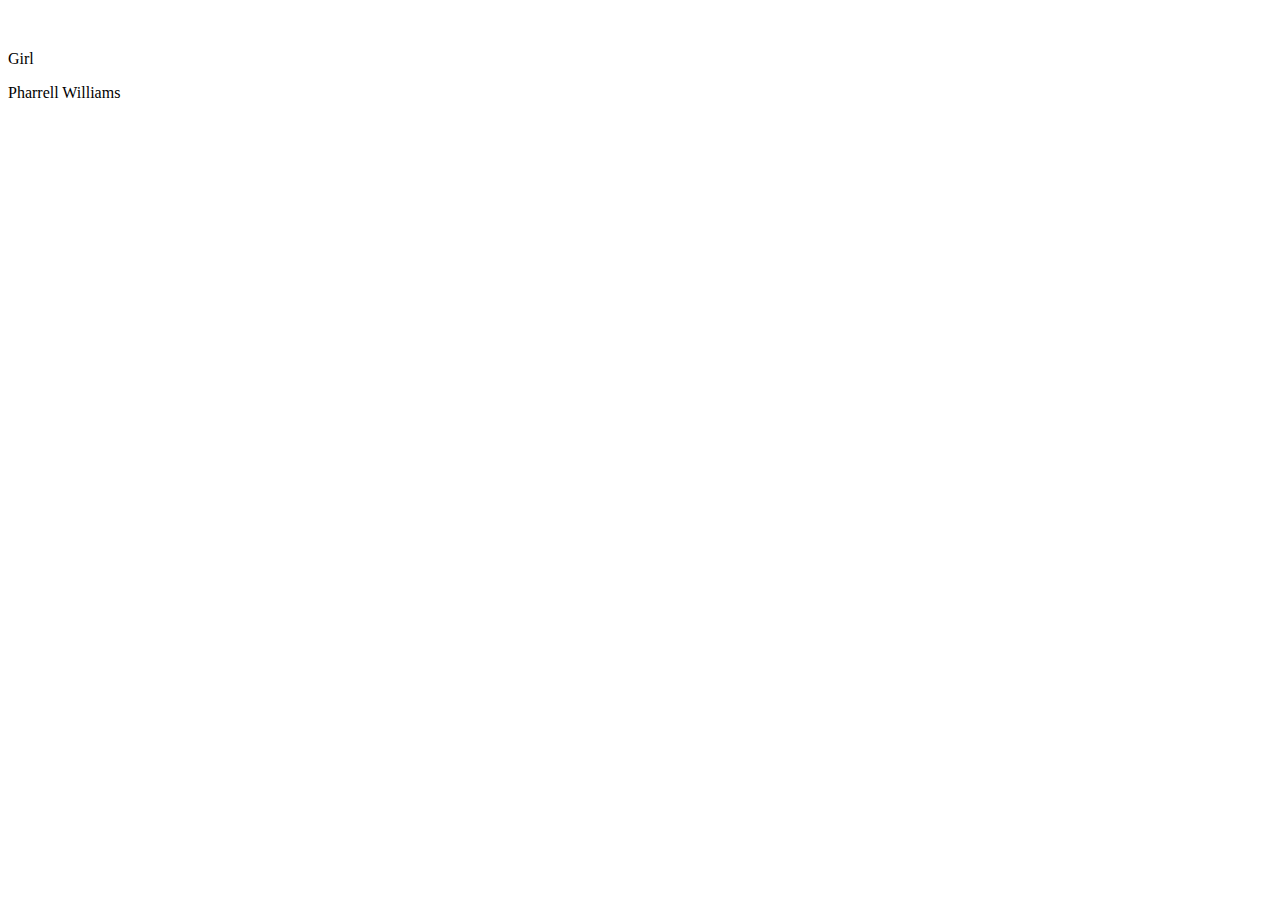
==== index.html @ 3cf5bb24 "Añadidos archivos base de la maquetación" ====
<!DOCTYPE html>
<html lang="en">
<head>
	<meta charset="UTF-8">
	<title>Document</title>
	<link rel="stylesheet" href="css/estilos.css">
</head>
<body>
	<header class="header">
		
	</header>
	<section class="container">
		<article class="song">
			<figure class="image">
				<img src="" alt="">
			</figure>
			<p class="name">
				Girl
			</p>
			<p class="author">
				Pharrell Williams
			</p>
		</article>
	</section>
</body>
</html>
---- css/estilos.css ----
h1{color:#008000}
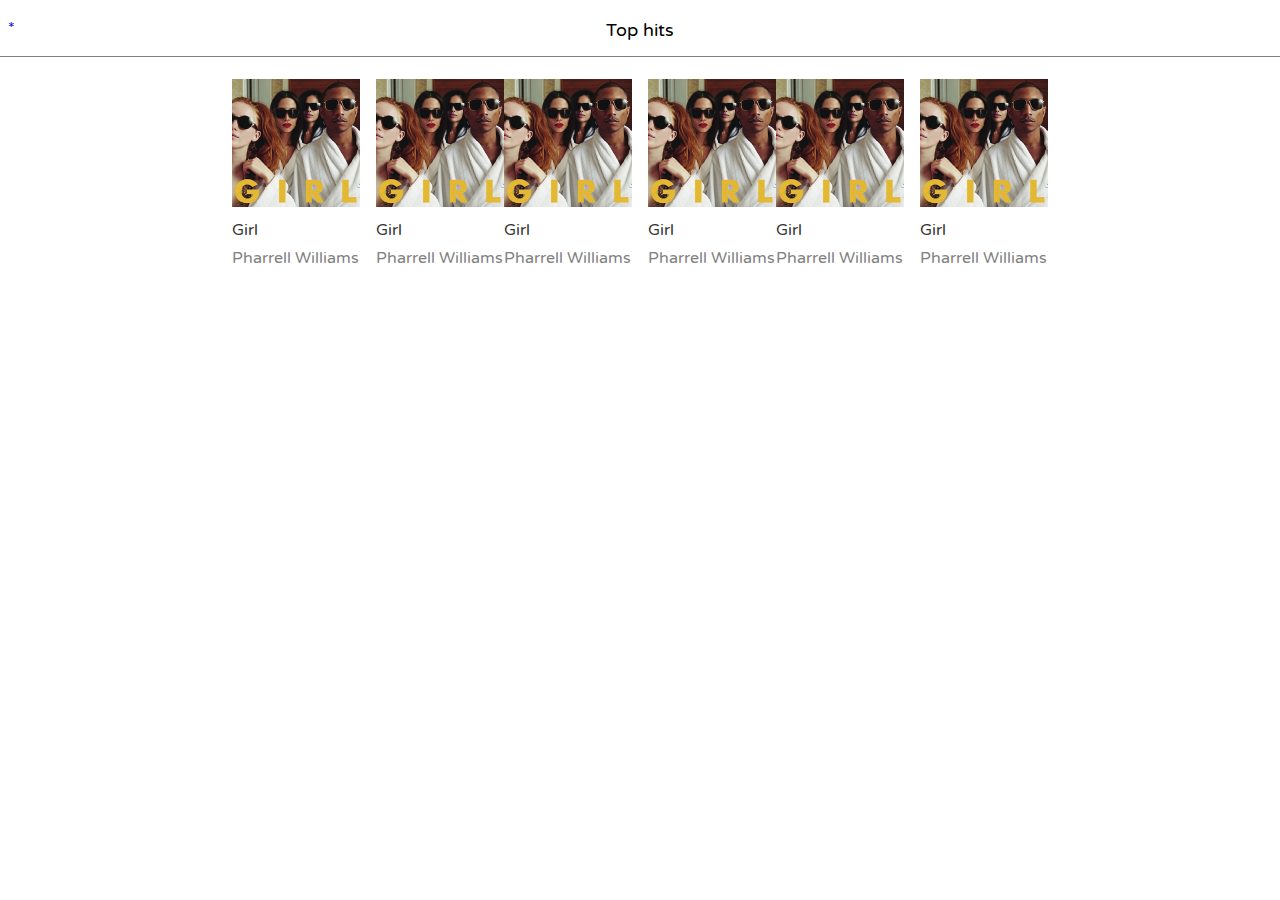
==== commit 369a0e38: "Maquetacion de la home de sfotipy, parte de la primera clase" ====
--- a/index.html
+++ b/index.html
@@ -3,16 +3,99 @@
 <head>
 	<meta charset="UTF-8">
 	<title>Document</title>
+	<link href='http://fonts.googleapis.com/css?family=Varela+Round' rel='stylesheet' type='text/css'>
 	<link rel="stylesheet" href="css/estilos.css">
 </head>
 <body>
-	<header class="header">
-		
+	<header class="header relative border-bottom">
+		<a href="#" class="button-menu">*</a>
+		<nav class="menu">
+			<ul class="list">
+				<li class="items">
+					<a href="#">Top Hits</a>
+				</li>
+				<li class="items">
+					<a href="#">Playlist</a>
+				</li>
+				<li class="items">
+					<a href="#">Top Hits</a>
+				</li>
+				<li class="items">
+					<a href="#">Top Hits</a>
+				</li>
+				<li class="items">
+					<a href="#">Top Hits</a>
+				</li>
+				<li class="items">
+					<a href="#">Top Hits</a>
+				</li>
+			</ul>
+		</nav>
+		<div class="title">
+			<span>
+				Top hits
+			</span>
+		</div>
 	</header>
 	<section class="container">
 		<article class="song">
 			<figure class="image">
-				<img src="" alt="">
+				<img src="img/songs/test.jpg" width="128" height="128" alt="Girl Pharrell Williams">
+			</figure>
+			<p class="name">
+				Girl
+			</p>
+			<p class="author">
+				Pharrell Williams
+			</p>
+		</article>
+		<article class="song">
+			<figure class="image">
+				<img src="img/songs/test.jpg" width="128" height="128" alt="Girl Pharrell Williams">
+			</figure>
+			<p class="name">
+				Girl
+			</p>
+			<p class="author">
+				Pharrell Williams
+			</p>
+		</article>
+		<article class="song">
+			<figure class="image">
+				<img src="img/songs/test.jpg" width="128" height="128" alt="Girl Pharrell Williams">
+			</figure>
+			<p class="name">
+				Girl
+			</p>
+			<p class="author">
+				Pharrell Williams
+			</p>
+		</article>
+		<article class="song">
+			<figure class="image">
+				<img src="img/songs/test.jpg" width="128" height="128" alt="Girl Pharrell Williams">
+			</figure>
+			<p class="name">
+				Girl
+			</p>
+			<p class="author">
+				Pharrell Williams
+			</p>
+		</article>
+		<article class="song">
+			<figure class="image">
+				<img src="img/songs/test.jpg" width="128" height="128" alt="Girl Pharrell Williams">
+			</figure>
+			<p class="name">
+				Girl
+			</p>
+			<p class="author">
+				Pharrell Williams
+			</p>
+		</article>
+		<article class="song">
+			<figure class="image">
+				<img src="img/songs/test.jpg" width="128" height="128" alt="Girl Pharrell Williams">
 			</figure>
 			<p class="name">
 				Girl
--- a/css/estilos.css
+++ b/css/estilos.css
@@ -1 +1,2 @@
-h1{color:#008000}+/* normalize.css v3.0.2 | MIT License | git.io/normalize */
+html{font-family:sans-serif;-ms-text-size-adjust:100%;-webkit-text-size-adjust:100%}body{margin:0}article,aside,details,figcaption,figure,footer,header,hgroup,main,menu,nav,section,summary{display:block}audio,canvas,progress,video{display:inline-block;vertical-align:baseline}audio:not([controls]){display:none;height:0}[hidden],template{display:none}a{background-color:transparent;}a:active,a:hover{outline:0}abbr[title]{border-bottom:1px dotted}b,strong{font-weight:bold}dfn{font-style:italic}h1{font-size:2em;margin:.67em 0}mark{background:#ff0;color:#000}small{font-size:80%}sub,sup{font-size:75%;line-height:0;position:relative;vertical-align:baseline}sup{top:-.5em}sub{bottom:-.25em}img{border:0}svg:not(:root){overflow:hidden}figure{margin:1em 40px}hr{-moz-box-sizing:content-box;box-sizing:content-box;height:0}pre{overflow:auto}code,kbd,pre,samp{font-family:monospace,monospace;font-size:1em}button,input,optgroup,select,textarea{color:inherit;font:inherit;margin:0}button{overflow:visible}button,select{text-transform:none}button,html input[type="button"],input[type="reset"],input[type="submit"]{-webkit-appearance:button;cursor:pointer}button[disabled],html input[disabled]{cursor:default}button::-moz-focus-inner,input::-moz-focus-inner{border:0;padding:0}input{line-height:normal}input[type="checkbox"],input[type="radio"]{box-sizing:border-box;padding:0}input[type="number"]::-webkit-inner-spin-button,input[type="number"]::-webkit-outer-spin-button{height:auto}input[type="search"]{-webkit-appearance:textfield;-moz-box-sizing:content-box;-webkit-box-sizing:content-box;box-sizing:content-box}input[type="search"]::-webkit-search-cancel-button,input[type="search"]::-webkit-search-decoration{-webkit-appearance:none}fieldset{border:1px solid #c0c0c0;margin:0 2px;padding:.35em .625em .75em}legend{border:0;padding:0}textarea{overflow:auto}optgroup{font-weight:bold}table{border-collapse:collapse;border-spacing:0}td,th{padding:0}a{text-decoration:none}body{font-family:'Varela Round',sans-serif;font-size:16px}figure{margin:0}.button-menu{position:absolute;top:50%;margin-top:-10px;left:.5em}.container{padding:1.4rem;font-size:0;text-align:center}.border-bottom{border-bottom:1px solid #818181}.name{color:#333}.menu{display:none}.relative{position:relative}.author{color:#818181}.header{height:3.5em;}.header .title{font-size:1.1em;text-align:center;margin:0;line-height:3.5em}.song{display:inline-block;font-size:1rem;margin-right:1em;margin-bottom:1em;text-align:left;width:8rem;}.song:nth-child(even){margin-right:0}.song p{margin:.5em 0}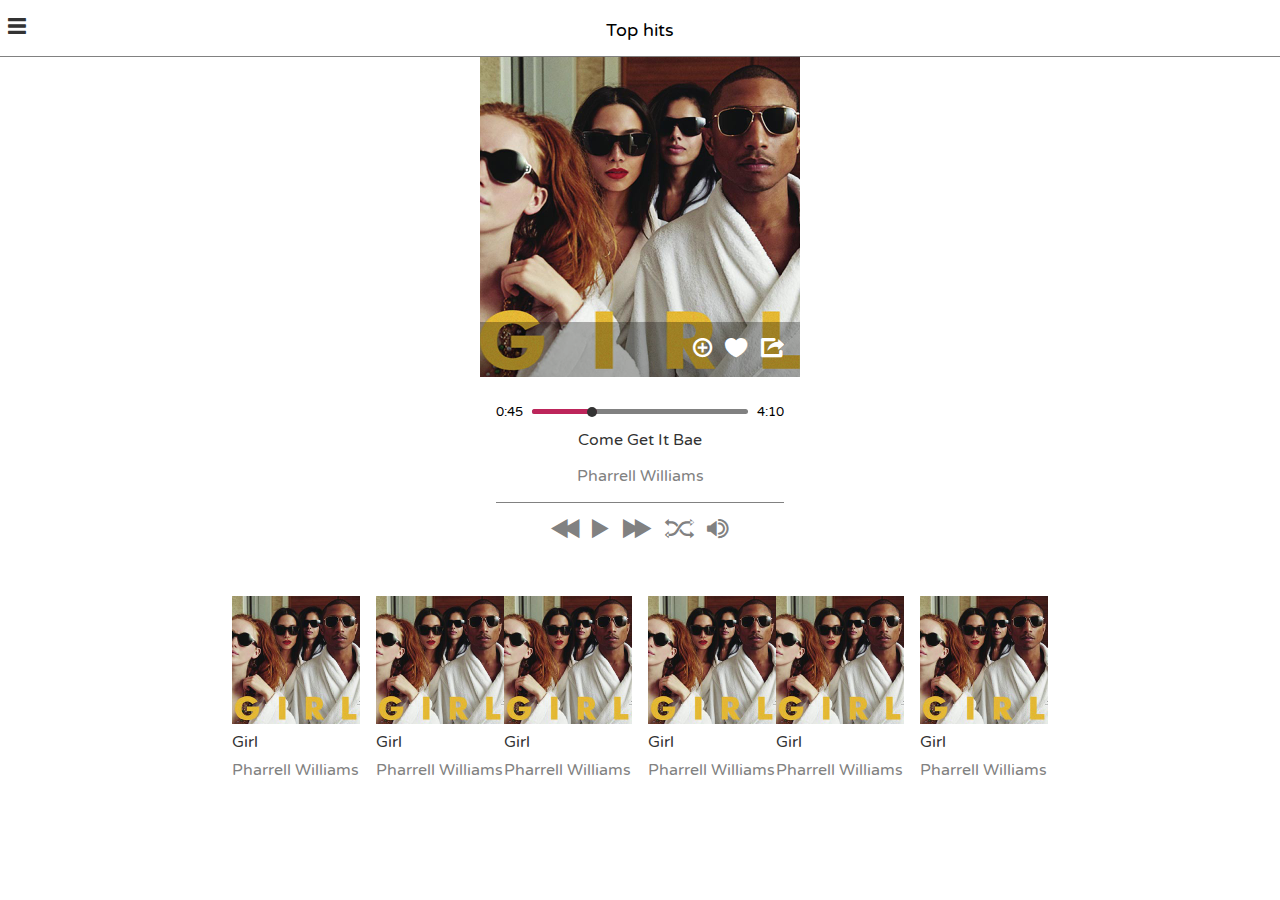
==== commit 2a8e9661: "Se desarrolla la vista de reproduccion y se adapta para vista desde dispositivo movil" ====
--- a/index.html
+++ b/index.html
@@ -1,14 +1,15 @@
 <!DOCTYPE html>
 <html lang="en">
 <head>
-	<meta charset="UTF-8">
+	<meta charset="UTF-8" />
+	<meta name="viewport" content="width=device-width, initial-scale=1, maximum-scale=1" />
 	<title>Document</title>
 	<link href='http://fonts.googleapis.com/css?family=Varela+Round' rel='stylesheet' type='text/css'>
 	<link rel="stylesheet" href="css/estilos.css">
 </head>
 <body>
 	<header class="header relative border-bottom">
-		<a href="#" class="button-menu">*</a>
+		<a href="#" class="button-menu icon-menu"></a>
 		<nav class="menu">
 			<ul class="list">
 				<li class="items">
@@ -37,6 +38,49 @@
 			</span>
 		</div>
 	</header>
+
+	<!-- Vista de reproducción -->
+	<section class="playing small center-block">
+		<figure class="image relative">
+			<img src="img/songs/test-playing.jpg" width="320" height="320" alt="Come Get It Bae Pharrell Williams">
+			<div class="actions padding right-text">
+				<a href="" class="action icon-add"></a>
+				<a href="" class="action icon-love"></a>
+				<a href="" class="action icon-share"></a>
+			</div>
+		</figure>
+		<div class="padding">
+			<div class="progress">
+				<span class="min">0:45</span>
+				<div class="total">
+					<div class="state">
+						<div class="circle">
+							
+						</div>
+					</div>
+				</div>
+				<span class="max">4:10</span>
+			</div>
+			<div class="description center-text border-bottom">
+				<p class="name">
+					Come Get It Bae
+				</p>
+				<p class="author">
+					Pharrell Williams
+				</p>
+			</div>
+			<div class="play center-text padding-tb">
+				<a href="" class="action gray icon-prev"></a>
+				<a href="" class="action gray icon-play"></a>
+				<a href="" class="action gray icon-next"></a>
+				<a href="" class="action gray icon-random"></a>
+				<a href="" class="action gray icon-vol"></a>
+			</div>			
+		</div>
+	</section>
+
+
+	<!-- Vista de carpetas y canciones -->
 	<section class="container">
 		<article class="song">
 			<figure class="image">
--- a/css/estilos.css
+++ b/css/estilos.css
@@ -1,2 +1,2 @@
 /* normalize.css v3.0.2 | MIT License | git.io/normalize */
-html{font-family:sans-serif;-ms-text-size-adjust:100%;-webkit-text-size-adjust:100%}body{margin:0}article,aside,details,figcaption,figure,footer,header,hgroup,main,menu,nav,section,summary{display:block}audio,canvas,progress,video{display:inline-block;vertical-align:baseline}audio:not([controls]){display:none;height:0}[hidden],template{display:none}a{background-color:transparent;}a:active,a:hover{outline:0}abbr[title]{border-bottom:1px dotted}b,strong{font-weight:bold}dfn{font-style:italic}h1{font-size:2em;margin:.67em 0}mark{background:#ff0;color:#000}small{font-size:80%}sub,sup{font-size:75%;line-height:0;position:relative;vertical-align:baseline}sup{top:-.5em}sub{bottom:-.25em}img{border:0}svg:not(:root){overflow:hidden}figure{margin:1em 40px}hr{-moz-box-sizing:content-box;box-sizing:content-box;height:0}pre{overflow:auto}code,kbd,pre,samp{font-family:monospace,monospace;font-size:1em}button,input,optgroup,select,textarea{color:inherit;font:inherit;margin:0}button{overflow:visible}button,select{text-transform:none}button,html input[type="button"],input[type="reset"],input[type="submit"]{-webkit-appearance:button;cursor:pointer}button[disabled],html input[disabled]{cursor:default}button::-moz-focus-inner,input::-moz-focus-inner{border:0;padding:0}input{line-height:normal}input[type="checkbox"],input[type="radio"]{box-sizing:border-box;padding:0}input[type="number"]::-webkit-inner-spin-button,input[type="number"]::-webkit-outer-spin-button{height:auto}input[type="search"]{-webkit-appearance:textfield;-moz-box-sizing:content-box;-webkit-box-sizing:content-box;box-sizing:content-box}input[type="search"]::-webkit-search-cancel-button,input[type="search"]::-webkit-search-decoration{-webkit-appearance:none}fieldset{border:1px solid #c0c0c0;margin:0 2px;padding:.35em .625em .75em}legend{border:0;padding:0}textarea{overflow:auto}optgroup{font-weight:bold}table{border-collapse:collapse;border-spacing:0}td,th{padding:0}a{text-decoration:none}body{font-family:'Varela Round',sans-serif;font-size:16px}figure{margin:0}.button-menu{position:absolute;top:50%;margin-top:-10px;left:.5em}.container{padding:1.4rem;font-size:0;text-align:center}.border-bottom{border-bottom:1px solid #818181}.name{color:#333}.menu{display:none}.relative{position:relative}.author{color:#818181}.header{height:3.5em;}.header .title{font-size:1.1em;text-align:center;margin:0;line-height:3.5em}.song{display:inline-block;font-size:1rem;margin-right:1em;margin-bottom:1em;text-align:left;width:8rem;}.song:nth-child(even){margin-right:0}.song p{margin:.5em 0}+html{font-family:sans-serif;-ms-text-size-adjust:100%;-webkit-text-size-adjust:100%}body{margin:0}article,aside,details,figcaption,figure,footer,header,hgroup,main,menu,nav,section,summary{display:block}audio,canvas,progress,video{display:inline-block;vertical-align:baseline}audio:not([controls]){display:none;height:0}[hidden],template{display:none}a{background-color:transparent;}a:active,a:hover{outline:0}abbr[title]{border-bottom:1px dotted}b,strong{font-weight:bold}dfn{font-style:italic}h1{font-size:2em;margin:.67em 0}mark{background:#ff0;color:#000}small{font-size:80%}sub,sup{font-size:75%;line-height:0;position:relative;vertical-align:baseline}sup{top:-.5em}sub{bottom:-.25em}img{border:0}svg:not(:root){overflow:hidden}figure{margin:1em 40px}hr{-moz-box-sizing:content-box;box-sizing:content-box;height:0}pre{overflow:auto}code,kbd,pre,samp{font-family:monospace,monospace;font-size:1em}button,input,optgroup,select,textarea{color:inherit;font:inherit;margin:0}button{overflow:visible}button,select{text-transform:none}button,html input[type="button"],input[type="reset"],input[type="submit"]{-webkit-appearance:button;cursor:pointer}button[disabled],html input[disabled]{cursor:default}button::-moz-focus-inner,input::-moz-focus-inner{border:0;padding:0}input{line-height:normal}input[type="checkbox"],input[type="radio"]{box-sizing:border-box;padding:0}input[type="number"]::-webkit-inner-spin-button,input[type="number"]::-webkit-outer-spin-button{height:auto}input[type="search"]{-webkit-appearance:textfield;-moz-box-sizing:content-box;-webkit-box-sizing:content-box;box-sizing:content-box}input[type="search"]::-webkit-search-cancel-button,input[type="search"]::-webkit-search-decoration{-webkit-appearance:none}fieldset{border:1px solid #c0c0c0;margin:0 2px;padding:.35em .625em .75em}legend{border:0;padding:0}textarea{overflow:auto}optgroup{font-weight:bold}table{border-collapse:collapse;border-spacing:0}td,th{padding:0}@font-face{font-family:'sfotipy';src:url("../fonts/sfotipy.eot?kt9bol");src:url("../fonts/sfotipy.eot?#iefixkt9bol") format('embedded-opentype'),url("../fonts/sfotipy.woff?kt9bol") format('woff'),url("../fonts/sfotipy.ttf?kt9bol") format('truetype'),url("../fonts/sfotipy.svg?kt9bol#sfotipy") format('svg');font-weight:normal;font-style:normal}[class^="icon-"],[class*=" icon-"]{font-family:'sfotipy';speak:none;font-style:normal;font-weight:normal;font-variant:normal;text-transform:none;line-height:1;-webkit-font-smoothing:antialiased;-moz-osx-font-smoothing:grayscale}.icon-mail:before{content:"\e60f"}.icon-sfotipy:before{content:"\e60d"}.icon-menu:before{content:"\e60e"}.icon-stop:before{content:"\e60c"}.icon-search:before{content:"\e600"}.icon-lock:before{content:"\e601"}.icon-user:before{content:"\e602"}.icon-share:before{content:"\e603"}.icon-random:before{content:"\e604"}.icon-love:before{content:"\e605"}.icon-add:before{content:"\e606"}.icon-mute:before{content:"\e607"}.icon-vol:before{content:"\e608"}.icon-play:before{content:"\e609"}.icon-next:before{content:"\e60a"}.icon-prev:before{content:"\e60b"}.icon-facebook:before{content:"\e610"}.icon-twitter:before{content:"\e611"}a{text-decoration:none}body{font-family:'Varela Round',sans-serif;font-size:16px}figure{margin:0}img{vertical-align:top}.button-menu{left:.5em;margin-top:-10px;position:absolute;top:50%;color:#333}.container{padding:1.4rem;font-size:0;text-align:center}.action{color:#fff;font-size:1.2em;margin-right:.5em;}.action:last-child{margin-right:0}.action.gray{color:#818181}.actions{position:absolute;bottom:0;left:0;right:0;background:rgba(0,0,0,0.3)}.border-bottom{border-bottom:1px solid #818181}.name{color:#333}.menu{display:none}.relative{position:relative}.author{color:#818181}.center-block{margin:0 auto}.center-text{text-align:center}.right-text{text-align:right}.relative{position:relative}.padding{padding:1em}.padding-tb{padding:1em 0}.progress{margin:1em 0;position:relative;}.progress .min,.progress .max{font-size:.8em;position:absolute;top:-5px}.progress .min{left:0}.progress .max{right:0}.progress .total{background:#818181;border-radius:5px;height:5px;margin:0 auto;width:75%}.progress .state{height:5px;background:#bd255b;width:30%;border-radius:5px;position:relative}.progress .circle{height:10px;width:10px;background:#333;border-radius:50%;position:absolute;right:0;top:-2px}.header{height:3.5em;}.header .title{font-size:1.1em;text-align:center;margin:0;line-height:3.5em}.song{display:inline-block;font-size:1rem;margin-right:1em;margin-bottom:1em;text-align:left;width:8rem;}.song:nth-child(even){margin-right:0}.song p{margin:.5em 0}.playing.small{width:20em}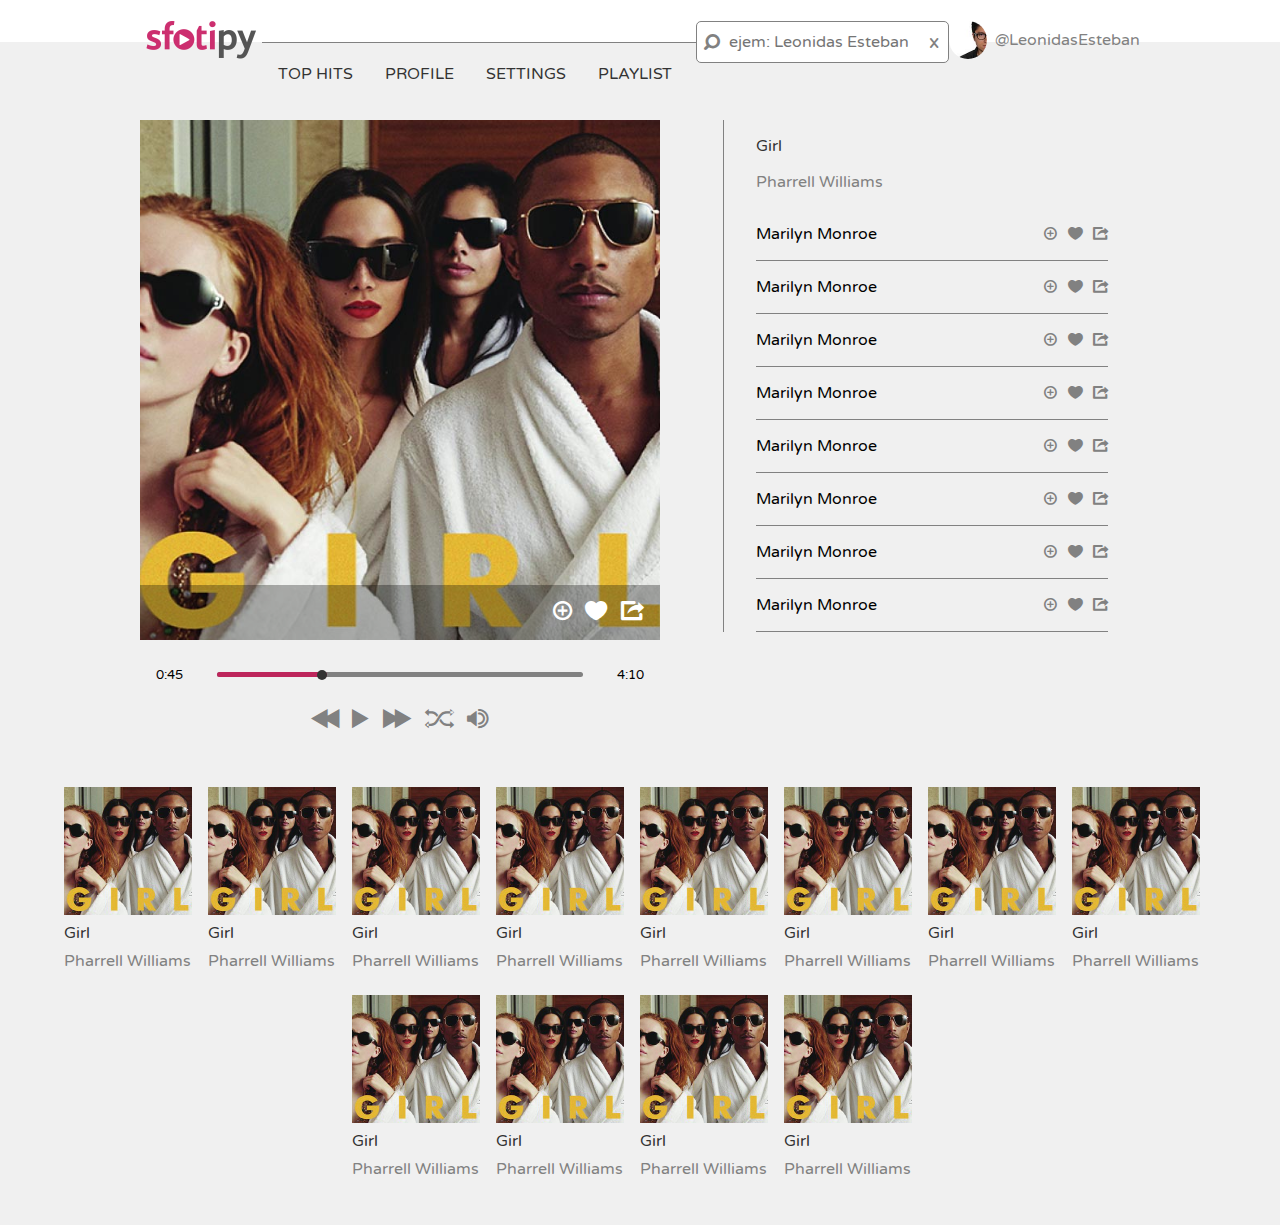
==== commit 87ff4317: "Se incluye mas estilo para tablet y desktop" ====
--- a/index.html
+++ b/index.html
@@ -1,34 +1,49 @@
-<!DOCTYPE html>
+<!doctype html>
 <html lang="en">
 <head>
-	<meta charset="UTF-8" />
-	<meta name="viewport" content="width=device-width, initial-scale=1, maximum-scale=1" />
+	<meta charset="UTF-8">
+	<meta name="viewport" content="width=device-width, initial-scale=1, maximum-scale=1">
 	<title>Document</title>
 	<link href='http://fonts.googleapis.com/css?family=Varela+Round' rel='stylesheet' type='text/css'>
 	<link rel="stylesheet" href="css/estilos.css">
 </head>
 <body>
 	<header class="header relative border-bottom">
-		<a href="#" class="button-menu icon-menu"></a>
+		<div class="logo">
+			<div class="wrap center-block">
+				<figure class="image isotipo left">
+					<img src="img/logo.png" alt="Sfotipy"/>
+				</figure>
+				<div class="user right">
+					<figure class="avatar round left">
+						<img src="img/avatares/leonidas.jpg" alt="@LeonidasEsteban" width="38" height="38">
+					</figure>
+					<span class="left username">@LeonidasEsteban</span>
+				</div>
+				<div class="search right">
+					<form action="" class="relative">
+						<span class="icon-search search-icon"></span>
+						<input type="text"  placeholder="ejem: Leonidas Esteban" class="input">
+						<span class="close-icon">x</span>
+					</form>
+				</div>
+			</div>
+
+		</div>
+		<a href="" class="button-menu icon-menu"></a>
 		<nav class="menu">
-			<ul class="list">
-				<li class="items">
+			<ul class="list center-block wrap">
+				<li class="item">
 					<a href="#">Top Hits</a>
 				</li>
-				<li class="items">
+				<li class="item">
+					<a href="#">Profile</a>
+				</li>
+				<li class="item">
+					<a href="#">Settings</a>
+				</li>
+				<li class="item">
 					<a href="#">Playlist</a>
-				</li>
-				<li class="items">
-					<a href="#">Top Hits</a>
-				</li>
-				<li class="items">
-					<a href="#">Top Hits</a>
-				</li>
-				<li class="items">
-					<a href="#">Top Hits</a>
-				</li>
-				<li class="items">
-					<a href="#">Top Hits</a>
 				</li>
 			</ul>
 		</nav>
@@ -38,51 +53,204 @@
 			</span>
 		</div>
 	</header>
-
-	<!-- Vista de reproducción -->
-	<section class="playing small center-block">
-		<figure class="image relative">
-			<img src="img/songs/test-playing.jpg" width="320" height="320" alt="Come Get It Bae Pharrell Williams">
-			<div class="actions padding right-text">
-				<a href="" class="action icon-add"></a>
-				<a href="" class="action icon-love"></a>
-				<a href="" class="action icon-share"></a>
-			</div>
-		</figure>
-		<div class="padding">
-			<div class="progress">
-				<span class="min">0:45</span>
-				<div class="total">
-					<div class="state">
-						<div class="circle">
-							
+	<section class="playing small medium large">
+		<div class="music">
+			<figure class="image relative">
+				<img src="img/songs/test-playing.jpg" width="320" height="320" alt="Come Get It Bae Pharrell Williams">
+				<div class="actions padding right-text">
+					<a href="" class="action icon-add"></a>
+					<a href="" class="action icon-love"></a>
+					<a href="" class="action icon-share"></a>
+				</div>
+			</figure>
+			<div class="padding">
+				<div class="progress">
+					<span class="min">0:45</span>
+					<div class="total">
+						<div class="state">
+							<div class="circle">
+								
+							</div>
 						</div>
 					</div>
-				</div>
-				<span class="max">4:10</span>
+					<span class="max">4:10</span>
+				</div>
+				<div class="description center-text border-bottom">
+					<p class="name">
+						Come Get It Bae
+					</p>
+					<p class="author">
+						Pharrell Williams
+					</p>
+				</div>
+				<div class="play center-text padding-tb">
+					<a href="" class="action gray icon-prev"></a>
+					<a href="" class="action gray icon-play"></a>
+					<a href="" class="action gray icon-next"></a>
+					<a href="" class="action gray icon-random"></a>
+					<a href="" class="action gray icon-vol"></a>
+				</div>
 			</div>
-			<div class="description center-text border-bottom">
-				<p class="name">
-					Come Get It Bae
-				</p>
-				<p class="author">
-					Pharrell Williams
-				</p>
-			</div>
-			<div class="play center-text padding-tb">
-				<a href="" class="action gray icon-prev"></a>
-				<a href="" class="action gray icon-play"></a>
-				<a href="" class="action gray icon-next"></a>
-				<a href="" class="action gray icon-random"></a>
-				<a href="" class="action gray icon-vol"></a>
-			</div>			
+		</div>
+		<div class="playlist right">
+			<p class="name">
+				Girl
+			</p>
+			<p class="author">
+				Pharrell Williams
+			</p>
+			<ul class="list">
+				<li class="item border-bottom">
+					<span>
+						Marilyn Monroe
+					</span>
+					<span class="right">
+						<a href="" class="action icon-add gray"></a>
+						<a href="" class="action icon-love gray"></a>
+						<a href="" class="action icon-share gray"></a>
+					</span>
+				</li>
+				<li class="item border-bottom">
+					<span>
+						Marilyn Monroe
+					</span>
+					<span class="right">
+						<a href="" class="action icon-add gray"></a>
+						<a href="" class="action icon-love gray"></a>
+						<a href="" class="action icon-share gray"></a>
+					</span>
+				</li>
+				<li class="item border-bottom">
+					<span>
+						Marilyn Monroe
+					</span>
+					<span class="right">
+						<a href="" class="action icon-add gray"></a>
+						<a href="" class="action icon-love gray"></a>
+						<a href="" class="action icon-share gray"></a>
+					</span>
+				</li>
+				<li class="item border-bottom">
+					<span>
+						Marilyn Monroe
+					</span>
+					<span class="right">
+						<a href="" class="action icon-add gray"></a>
+						<a href="" class="action icon-love gray"></a>
+						<a href="" class="action icon-share gray"></a>
+					</span>
+				</li>
+				<li class="item border-bottom">
+					<span>
+						Marilyn Monroe
+					</span>
+					<span class="right">
+						<a href="" class="action icon-add gray"></a>
+						<a href="" class="action icon-love gray"></a>
+						<a href="" class="action icon-share gray"></a>
+					</span>
+				</li>
+				<li class="item border-bottom">
+					<span>
+						Marilyn Monroe
+					</span>
+					<span class="right">
+						<a href="" class="action icon-add gray"></a>
+						<a href="" class="action icon-love gray"></a>
+						<a href="" class="action icon-share gray"></a>
+					</span>
+				</li>
+				<li class="item border-bottom">
+					<span>
+						Marilyn Monroe
+					</span>
+					<span class="right">
+						<a href="" class="action icon-add gray"></a>
+						<a href="" class="action icon-love gray"></a>
+						<a href="" class="action icon-share gray"></a>
+					</span>
+				</li>
+				<li class="item border-bottom">
+					<span>
+						Marilyn Monroe
+					</span>
+					<span class="right">
+						<a href="" class="action icon-add gray"></a>
+						<a href="" class="action icon-love gray"></a>
+						<a href="" class="action icon-share gray"></a>
+					</span>
+				</li>
+				
+			</ul>
 		</div>
 	</section>
-
-
-	<!-- Vista de carpetas y canciones -->
 	<section class="container">
 		<article class="song">
+			<figure class="image">
+				<img src="img/songs/test.jpg" width="128" height="128" alt="Girl Pharrell Williams">
+			</figure>
+			<p class="name">
+				Girl
+			</p>
+			<p class="author">
+				Pharrell Williams
+			</p>
+		</article>
+		<article class="song">
+			<figure class="image">
+				<img src="img/songs/test.jpg" width="128" height="128" alt="Girl Pharrell Williams">
+			</figure>
+			<p class="name">
+				Girl
+			</p>
+			<p class="author">
+				Pharrell Williams
+			</p>
+		</article>
+		<article class="song">
+			<figure class="image">
+				<img src="img/songs/test.jpg" width="128" height="128" alt="Girl Pharrell Williams">
+			</figure>
+			<p class="name">
+				Girl
+			</p>
+			<p class="author">
+				Pharrell Williams
+			</p>
+		</article>
+		<article class="song">
+			<figure class="image">
+				<img src="img/songs/test.jpg" width="128" height="128" alt="Girl Pharrell Williams">
+			</figure>
+			<p class="name">
+				Girl
+			</p>
+			<p class="author">
+				Pharrell Williams
+			</p>
+		</article>
+		<article class="song">
+			<figure class="image">
+				<img src="img/songs/test.jpg" width="128" height="128" alt="Girl Pharrell Williams">
+			</figure>
+			<p class="name">
+				Girl
+			</p>
+			<p class="author">
+				Pharrell Williams
+			</p>
+		</article>
+		<article class="song">
+			<figure class="image">
+				<img src="img/songs/test.jpg" width="128" height="128" alt="Girl Pharrell Williams">
+			</figure>
+			<p class="name">
+				Girl
+			</p>
+			<p class="author">
+				Pharrell Williams
+			</p>
+		</article><article class="song">
 			<figure class="image">
 				<img src="img/songs/test.jpg" width="128" height="128" alt="Girl Pharrell Williams">
 			</figure>
--- a/css/estilos.css
+++ b/css/estilos.css
@@ -1,2 +1,2 @@
 /* normalize.css v3.0.2 | MIT License | git.io/normalize */
-html{font-family:sans-serif;-ms-text-size-adjust:100%;-webkit-text-size-adjust:100%}body{margin:0}article,aside,details,figcaption,figure,footer,header,hgroup,main,menu,nav,section,summary{display:block}audio,canvas,progress,video{display:inline-block;vertical-align:baseline}audio:not([controls]){display:none;height:0}[hidden],template{display:none}a{background-color:transparent;}a:active,a:hover{outline:0}abbr[title]{border-bottom:1px dotted}b,strong{font-weight:bold}dfn{font-style:italic}h1{font-size:2em;margin:.67em 0}mark{background:#ff0;color:#000}small{font-size:80%}sub,sup{font-size:75%;line-height:0;position:relative;vertical-align:baseline}sup{top:-.5em}sub{bottom:-.25em}img{border:0}svg:not(:root){overflow:hidden}figure{margin:1em 40px}hr{-moz-box-sizing:content-box;box-sizing:content-box;height:0}pre{overflow:auto}code,kbd,pre,samp{font-family:monospace,monospace;font-size:1em}button,input,optgroup,select,textarea{color:inherit;font:inherit;margin:0}button{overflow:visible}button,select{text-transform:none}button,html input[type="button"],input[type="reset"],input[type="submit"]{-webkit-appearance:button;cursor:pointer}button[disabled],html input[disabled]{cursor:default}button::-moz-focus-inner,input::-moz-focus-inner{border:0;padding:0}input{line-height:normal}input[type="checkbox"],input[type="radio"]{box-sizing:border-box;padding:0}input[type="number"]::-webkit-inner-spin-button,input[type="number"]::-webkit-outer-spin-button{height:auto}input[type="search"]{-webkit-appearance:textfield;-moz-box-sizing:content-box;-webkit-box-sizing:content-box;box-sizing:content-box}input[type="search"]::-webkit-search-cancel-button,input[type="search"]::-webkit-search-decoration{-webkit-appearance:none}fieldset{border:1px solid #c0c0c0;margin:0 2px;padding:.35em .625em .75em}legend{border:0;padding:0}textarea{overflow:auto}optgroup{font-weight:bold}table{border-collapse:collapse;border-spacing:0}td,th{padding:0}@font-face{font-family:'sfotipy';src:url("../fonts/sfotipy.eot?kt9bol");src:url("../fonts/sfotipy.eot?#iefixkt9bol") format('embedded-opentype'),url("../fonts/sfotipy.woff?kt9bol") format('woff'),url("../fonts/sfotipy.ttf?kt9bol") format('truetype'),url("../fonts/sfotipy.svg?kt9bol#sfotipy") format('svg');font-weight:normal;font-style:normal}[class^="icon-"],[class*=" icon-"]{font-family:'sfotipy';speak:none;font-style:normal;font-weight:normal;font-variant:normal;text-transform:none;line-height:1;-webkit-font-smoothing:antialiased;-moz-osx-font-smoothing:grayscale}.icon-mail:before{content:"\e60f"}.icon-sfotipy:before{content:"\e60d"}.icon-menu:before{content:"\e60e"}.icon-stop:before{content:"\e60c"}.icon-search:before{content:"\e600"}.icon-lock:before{content:"\e601"}.icon-user:before{content:"\e602"}.icon-share:before{content:"\e603"}.icon-random:before{content:"\e604"}.icon-love:before{content:"\e605"}.icon-add:before{content:"\e606"}.icon-mute:before{content:"\e607"}.icon-vol:before{content:"\e608"}.icon-play:before{content:"\e609"}.icon-next:before{content:"\e60a"}.icon-prev:before{content:"\e60b"}.icon-facebook:before{content:"\e610"}.icon-twitter:before{content:"\e611"}a{text-decoration:none}body{font-family:'Varela Round',sans-serif;font-size:16px}figure{margin:0}img{vertical-align:top}.button-menu{left:.5em;margin-top:-10px;position:absolute;top:50%;color:#333}.container{padding:1.4rem;font-size:0;text-align:center}.action{color:#fff;font-size:1.2em;margin-right:.5em;}.action:last-child{margin-right:0}.action.gray{color:#818181}.actions{position:absolute;bottom:0;left:0;right:0;background:rgba(0,0,0,0.3)}.border-bottom{border-bottom:1px solid #818181}.name{color:#333}.menu{display:none}.relative{position:relative}.author{color:#818181}.center-block{margin:0 auto}.center-text{text-align:center}.right-text{text-align:right}.relative{position:relative}.padding{padding:1em}.padding-tb{padding:1em 0}.progress{margin:1em 0;position:relative;}.progress .min,.progress .max{font-size:.8em;position:absolute;top:-5px}.progress .min{left:0}.progress .max{right:0}.progress .total{background:#818181;border-radius:5px;height:5px;margin:0 auto;width:75%}.progress .state{height:5px;background:#bd255b;width:30%;border-radius:5px;position:relative}.progress .circle{height:10px;width:10px;background:#333;border-radius:50%;position:absolute;right:0;top:-2px}.header{height:3.5em;}.header .title{font-size:1.1em;text-align:center;margin:0;line-height:3.5em}.song{display:inline-block;font-size:1rem;margin-right:1em;margin-bottom:1em;text-align:left;width:8rem;}.song:nth-child(even){margin-right:0}.song p{margin:.5em 0}.playing.small{width:20em}+html{font-family:sans-serif;-ms-text-size-adjust:100%;-webkit-text-size-adjust:100%}body{margin:0}article,aside,details,figcaption,figure,footer,header,hgroup,main,menu,nav,section,summary{display:block}audio,canvas,progress,video{display:inline-block;vertical-align:baseline}audio:not([controls]){display:none;height:0}[hidden],template{display:none}a{background-color:transparent;}a:active,a:hover{outline:0}abbr[title]{border-bottom:1px dotted}b,strong{font-weight:bold}dfn{font-style:italic}h1{font-size:2em;margin:.67em 0}mark{background:#ff0;color:#000}small{font-size:80%}sub,sup{font-size:75%;line-height:0;position:relative;vertical-align:baseline}sup{top:-.5em}sub{bottom:-.25em}img{border:0}svg:not(:root){overflow:hidden}figure{margin:1em 40px}hr{-moz-box-sizing:content-box;box-sizing:content-box;height:0}pre{overflow:auto}code,kbd,pre,samp{font-family:monospace,monospace;font-size:1em}button,input,optgroup,select,textarea{color:inherit;font:inherit;margin:0}button{overflow:visible}button,select{text-transform:none}button,html input[type="button"],input[type="reset"],input[type="submit"]{-webkit-appearance:button;cursor:pointer}button[disabled],html input[disabled]{cursor:default}button::-moz-focus-inner,input::-moz-focus-inner{border:0;padding:0}input{line-height:normal}input[type="checkbox"],input[type="radio"]{box-sizing:border-box;padding:0}input[type="number"]::-webkit-inner-spin-button,input[type="number"]::-webkit-outer-spin-button{height:auto}input[type="search"]{-webkit-appearance:textfield;-moz-box-sizing:content-box;-webkit-box-sizing:content-box;box-sizing:content-box}input[type="search"]::-webkit-search-cancel-button,input[type="search"]::-webkit-search-decoration{-webkit-appearance:none}fieldset{border:1px solid #c0c0c0;margin:0 2px;padding:.35em .625em .75em}legend{border:0;padding:0}textarea{overflow:auto}optgroup{font-weight:bold}table{border-collapse:collapse;border-spacing:0}td,th{padding:0}@font-face{font-family:'sfotipy';src:url("../fonts/sfotipy.eot?kt9bol");src:url("../fonts/sfotipy.eot?#iefixkt9bol") format('embedded-opentype'),url("../fonts/sfotipy.woff?kt9bol") format('woff'),url("../fonts/sfotipy.ttf?kt9bol") format('truetype'),url("../fonts/sfotipy.svg?kt9bol#sfotipy") format('svg');font-weight:normal;font-style:normal}[class^="icon-"],[class*=" icon-"]{font-family:'sfotipy';speak:none;font-style:normal;font-weight:normal;font-variant:normal;text-transform:none;line-height:1;-webkit-font-smoothing:antialiased;-moz-osx-font-smoothing:grayscale}.icon-mail:before{content:"\e60f"}.icon-sfotipy:before{content:"\e60d"}.icon-menu:before{content:"\e60e"}.icon-stop:before{content:"\e60c"}.icon-search:before{content:"\e600"}.icon-lock:before{content:"\e601"}.icon-user:before{content:"\e602"}.icon-share:before{content:"\e603"}.icon-random:before{content:"\e604"}.icon-love:before{content:"\e605"}.icon-add:before{content:"\e606"}.icon-mute:before{content:"\e607"}.icon-vol:before{content:"\e608"}.icon-play:before{content:"\e609"}.icon-next:before{content:"\e60a"}.icon-prev:before{content:"\e60b"}.icon-facebook:before{content:"\e610"}.icon-twitter:before{content:"\e611"}a{text-decoration:none}body{font-family:'Varela Round',sans-serif;font-size:16px}figure{margin:0}img{vertical-align:top}ul{margin:0;padding:0}.button-menu{color:#333;left:.5em;margin-top:-10px;position:absolute;top:50%}.container{padding:1.4rem;font-size:0;text-align:center}.action{color:#fff;font-size:1.2em;margin-right:.5em;}.action:last-child{margin-right:0}.action.gray{color:#818181}.action.red{color:#f00}.actions{position:absolute;bottom:0;left:0;right:0;background:rgba(0,0,0,0.3)}.border-bottom{border-bottom:1px solid #818181}.name{color:#333}.menu{display:none}.relative{position:relative}.author{color:#818181}.center-block{margin:0 auto}.center-text{text-align:center}.right-text{text-align:right}.relative{position:relative}.padding{padding:1em}.padding-tb{padding:1em 0}.left{float:left}.right{float:right}.wrap{width:1000px}.round{border-radius:50%;overflow:hidden}.progress{margin:1em 0;position:relative;}.progress .min,.progress .max{font-size:.8em;position:absolute;top:-5px}.progress .min{left:0}.progress .max{right:0}.progress .total{background:#818181;border-radius:5px;height:5px;margin:0 auto;width:75%}.progress .state{background:#bd255b;border-radius:5px;height:5px;position:relative;width:30%}.progress .circle{background:#333;border-radius:50%;height:10px;position:absolute;right:0;top:-2px;width:10px;animation:1s circle infinite}.header{height:3.5em;}.header .title{font-size:1.1em;line-height:3.5em;margin:0;text-align:center}.song{display:inline-block;font-size:1rem;margin-bottom:1em;margin-right:1em;text-align:left;width:8rem;}.song:nth-child(even){margin-right:0}.song p{margin:.5em 0}.playing.small{width:20em;margin:0 auto}.input{border:1px solid #818181;height:2.5em;border-radius:5px;padding:0 1em 0 2em}.search-icon{position:absolute;left:.5em;top:.8em;color:#818181}.close-icon{position:absolute;top:.5em;color:#818181;right:.5em;font-size:1.2em}.playlist{border-left:1px solid #818181;padding:0 2em;width:22em;display:none;}.playlist .list{list-style:none}.playlist .item{padding:1em 0}.playlist .action{font-size:.8em}.isotipo{width:122px}.logo{background:#fff;padding:1.3em 0;display:none;}.avatar{width:38px;height:38px}.username{color:#818181;position:relative;top:9px;margin-left:.5em;}.username:after{border-left:7px solid transparent;border-right:7px solid transparent;border-top:9px solid #818181;}.username:after content ""{display:inline-block;margin-left:.4em}@media screen and (min-width:480px){.song:nth-child(even){margin-right:1em}.image img{width:100%;height:auto}.playing.medium{width:auto}}@media screen and (min-width:1000px){body{background:#f0f0f0}.button-menu{display:none}.playing{padding-top:1.3em;}.playing.large{margin:0 auto;width:62.5em;overflow:hidden}.menu{display:block;background:#f0f0f0;overflow:hidden;border-top:1px solid #818181;}.menu .item{float:left;list-style:none;}.menu .item a{color:#333;cursor:pointer;display:block;padding:1em;text-transform:uppercase;border-top:5px solid transparent;transition:.3s border-top;}.menu .item a:hover{border-top:5px solid #818181}.music{width:32.5em;float:left;}.music .description{display:none}.header{height:auto;border:none;}.header .title{display:none}.logo,.playlist{display:block}}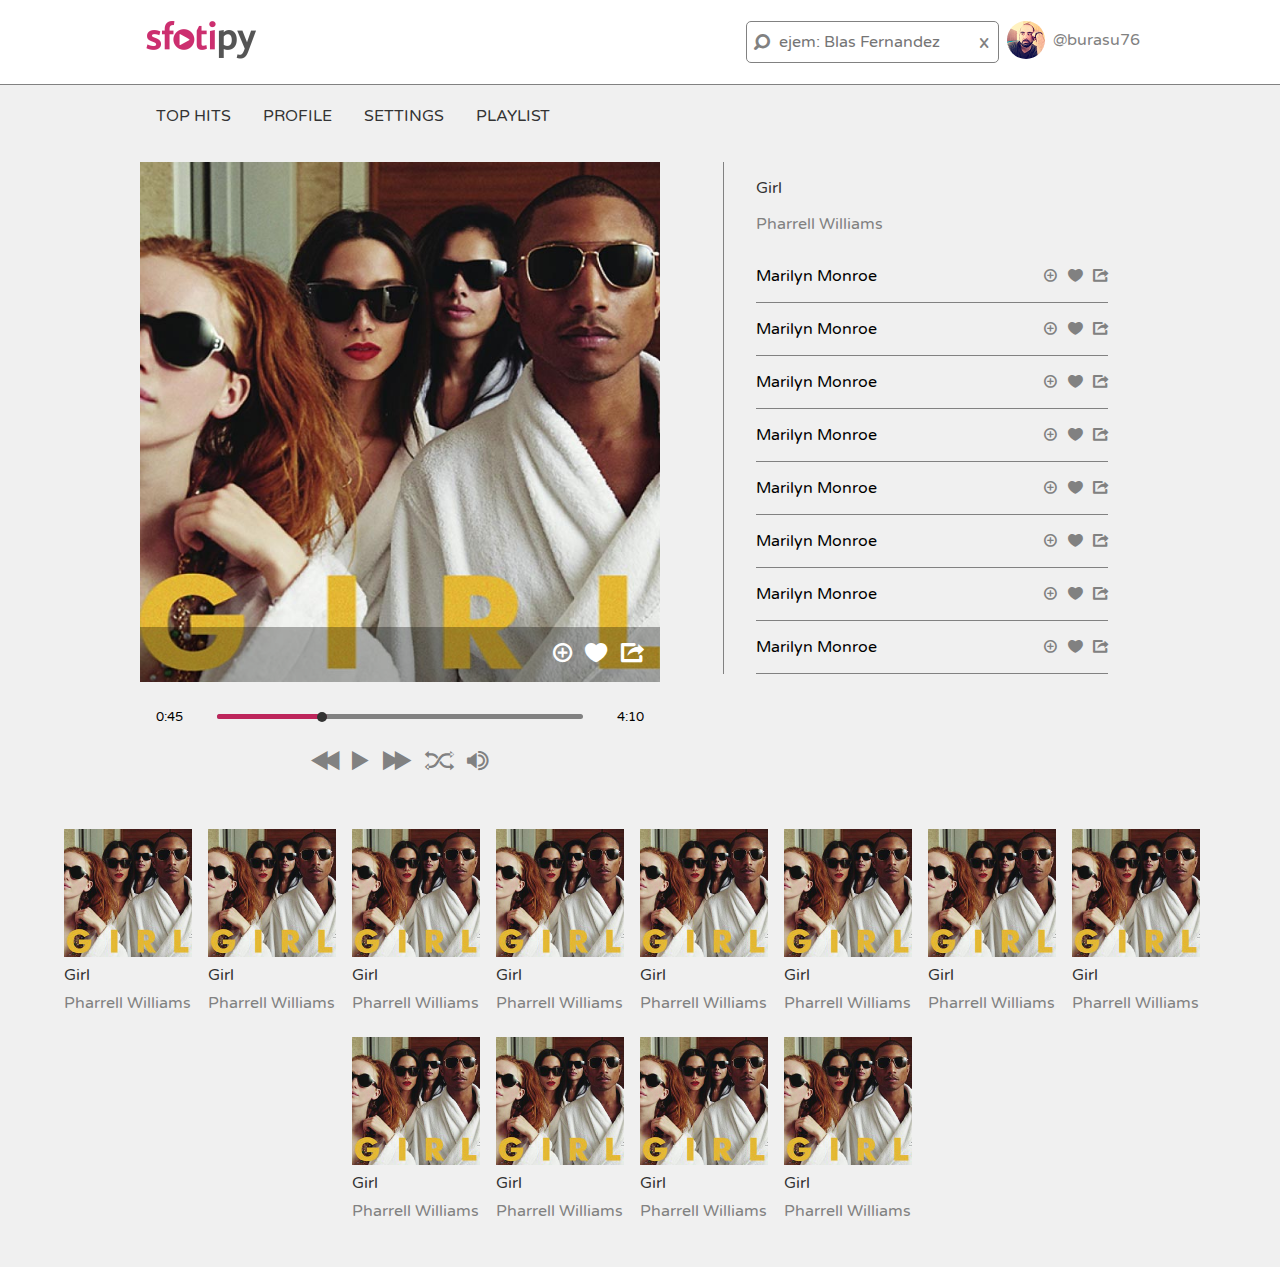
==== commit 1444e9ed: "Se incluye el uso de nib y se mejora el nombre del usuario para nombres largos en todos los navegado" ====
--- a/index.html
+++ b/index.html
@@ -3,7 +3,7 @@
 <head>
 	<meta charset="UTF-8">
 	<meta name="viewport" content="width=device-width, initial-scale=1, maximum-scale=1">
-	<title>Document</title>
+	<title>Sfotipy</title>
 	<link href='http://fonts.googleapis.com/css?family=Varela+Round' rel='stylesheet' type='text/css'>
 	<link rel="stylesheet" href="css/estilos.css">
 </head>
@@ -16,14 +16,14 @@
 				</figure>
 				<div class="user right">
 					<figure class="avatar round left">
-						<img src="img/avatares/leonidas.jpg" alt="@LeonidasEsteban" width="38" height="38">
+						<img src="img/avatares/avatar.png" alt="@burasu76" width="38" height="38">
 					</figure>
-					<span class="left username">@LeonidasEsteban</span>
+					<span class="left username">@burasu76</span>
 				</div>
 				<div class="search right">
 					<form action="" class="relative">
 						<span class="icon-search search-icon"></span>
-						<input type="text"  placeholder="ejem: Leonidas Esteban" class="input">
+						<input type="text"  placeholder="ejem: Blas Fernandez" class="input">
 						<span class="close-icon">x</span>
 					</form>
 				</div>
--- a/css/estilos.css
+++ b/css/estilos.css
@@ -1,2 +1,3 @@
-/* normalize.css v3.0.2 | MIT License | git.io/normalize */
-html{font-family:sans-serif;-ms-text-size-adjust:100%;-webkit-text-size-adjust:100%}body{margin:0}article,aside,details,figcaption,figure,footer,header,hgroup,main,menu,nav,section,summary{display:block}audio,canvas,progress,video{display:inline-block;vertical-align:baseline}audio:not([controls]){display:none;height:0}[hidden],template{display:none}a{background-color:transparent;}a:active,a:hover{outline:0}abbr[title]{border-bottom:1px dotted}b,strong{font-weight:bold}dfn{font-style:italic}h1{font-size:2em;margin:.67em 0}mark{background:#ff0;color:#000}small{font-size:80%}sub,sup{font-size:75%;line-height:0;position:relative;vertical-align:baseline}sup{top:-.5em}sub{bottom:-.25em}img{border:0}svg:not(:root){overflow:hidden}figure{margin:1em 40px}hr{-moz-box-sizing:content-box;box-sizing:content-box;height:0}pre{overflow:auto}code,kbd,pre,samp{font-family:monospace,monospace;font-size:1em}button,input,optgroup,select,textarea{color:inherit;font:inherit;margin:0}button{overflow:visible}button,select{text-transform:none}button,html input[type="button"],input[type="reset"],input[type="submit"]{-webkit-appearance:button;cursor:pointer}button[disabled],html input[disabled]{cursor:default}button::-moz-focus-inner,input::-moz-focus-inner{border:0;padding:0}input{line-height:normal}input[type="checkbox"],input[type="radio"]{box-sizing:border-box;padding:0}input[type="number"]::-webkit-inner-spin-button,input[type="number"]::-webkit-outer-spin-button{height:auto}input[type="search"]{-webkit-appearance:textfield;-moz-box-sizing:content-box;-webkit-box-sizing:content-box;box-sizing:content-box}input[type="search"]::-webkit-search-cancel-button,input[type="search"]::-webkit-search-decoration{-webkit-appearance:none}fieldset{border:1px solid #c0c0c0;margin:0 2px;padding:.35em .625em .75em}legend{border:0;padding:0}textarea{overflow:auto}optgroup{font-weight:bold}table{border-collapse:collapse;border-spacing:0}td,th{padding:0}@font-face{font-family:'sfotipy';src:url("../fonts/sfotipy.eot?kt9bol");src:url("../fonts/sfotipy.eot?#iefixkt9bol") format('embedded-opentype'),url("../fonts/sfotipy.woff?kt9bol") format('woff'),url("../fonts/sfotipy.ttf?kt9bol") format('truetype'),url("../fonts/sfotipy.svg?kt9bol#sfotipy") format('svg');font-weight:normal;font-style:normal}[class^="icon-"],[class*=" icon-"]{font-family:'sfotipy';speak:none;font-style:normal;font-weight:normal;font-variant:normal;text-transform:none;line-height:1;-webkit-font-smoothing:antialiased;-moz-osx-font-smoothing:grayscale}.icon-mail:before{content:"\e60f"}.icon-sfotipy:before{content:"\e60d"}.icon-menu:before{content:"\e60e"}.icon-stop:before{content:"\e60c"}.icon-search:before{content:"\e600"}.icon-lock:before{content:"\e601"}.icon-user:before{content:"\e602"}.icon-share:before{content:"\e603"}.icon-random:before{content:"\e604"}.icon-love:before{content:"\e605"}.icon-add:before{content:"\e606"}.icon-mute:before{content:"\e607"}.icon-vol:before{content:"\e608"}.icon-play:before{content:"\e609"}.icon-next:before{content:"\e60a"}.icon-prev:before{content:"\e60b"}.icon-facebook:before{content:"\e610"}.icon-twitter:before{content:"\e611"}a{text-decoration:none}body{font-family:'Varela Round',sans-serif;font-size:16px}figure{margin:0}img{vertical-align:top}ul{margin:0;padding:0}.button-menu{color:#333;left:.5em;margin-top:-10px;position:absolute;top:50%}.container{padding:1.4rem;font-size:0;text-align:center}.action{color:#fff;font-size:1.2em;margin-right:.5em;}.action:last-child{margin-right:0}.action.gray{color:#818181}.action.red{color:#f00}.actions{position:absolute;bottom:0;left:0;right:0;background:rgba(0,0,0,0.3)}.border-bottom{border-bottom:1px solid #818181}.name{color:#333}.menu{display:none}.relative{position:relative}.author{color:#818181}.center-block{margin:0 auto}.center-text{text-align:center}.right-text{text-align:right}.relative{position:relative}.padding{padding:1em}.padding-tb{padding:1em 0}.left{float:left}.right{float:right}.wrap{width:1000px}.round{border-radius:50%;overflow:hidden}.progress{margin:1em 0;position:relative;}.progress .min,.progress .max{font-size:.8em;position:absolute;top:-5px}.progress .min{left:0}.progress .max{right:0}.progress .total{background:#818181;border-radius:5px;height:5px;margin:0 auto;width:75%}.progress .state{background:#bd255b;border-radius:5px;height:5px;position:relative;width:30%}.progress .circle{background:#333;border-radius:50%;height:10px;position:absolute;right:0;top:-2px;width:10px;animation:1s circle infinite}.header{height:3.5em;}.header .title{font-size:1.1em;line-height:3.5em;margin:0;text-align:center}.song{display:inline-block;font-size:1rem;margin-bottom:1em;margin-right:1em;text-align:left;width:8rem;}.song:nth-child(even){margin-right:0}.song p{margin:.5em 0}.playing.small{width:20em;margin:0 auto}.input{border:1px solid #818181;height:2.5em;border-radius:5px;padding:0 1em 0 2em}.search-icon{position:absolute;left:.5em;top:.8em;color:#818181}.close-icon{position:absolute;top:.5em;color:#818181;right:.5em;font-size:1.2em}.playlist{border-left:1px solid #818181;padding:0 2em;width:22em;display:none;}.playlist .list{list-style:none}.playlist .item{padding:1em 0}.playlist .action{font-size:.8em}.isotipo{width:122px}.logo{background:#fff;padding:1.3em 0;display:none;}.avatar{width:38px;height:38px}.username{color:#818181;position:relative;top:9px;margin-left:.5em;}.username:after{border-left:7px solid transparent;border-right:7px solid transparent;border-top:9px solid #818181;}.username:after content ""{display:inline-block;margin-left:.4em}@media screen and (min-width:480px){.song:nth-child(even){margin-right:1em}.image img{width:100%;height:auto}.playing.medium{width:auto}}@media screen and (min-width:1000px){body{background:#f0f0f0}.button-menu{display:none}.playing{padding-top:1.3em;}.playing.large{margin:0 auto;width:62.5em;overflow:hidden}.menu{display:block;background:#f0f0f0;overflow:hidden;border-top:1px solid #818181;}.menu .item{float:left;list-style:none;}.menu .item a{color:#333;cursor:pointer;display:block;padding:1em;text-transform:uppercase;border-top:5px solid transparent;transition:.3s border-top;}.menu .item a:hover{border-top:5px solid #818181}.music{width:32.5em;float:left;}.music .description{display:none}.header{height:auto;border:none;}.header .title{display:none}.logo,.playlist{display:block}}+/* normalize.css v3.0.0 | MIT License | git.io/normalize */
+html{font-family:sans-serif;-ms-text-size-adjust:100%;-webkit-text-size-adjust:100%}body{margin:0}article,aside,details,figcaption,figure,footer,header,hgroup,main,nav,section,summary{display:block}audio,canvas,progress,video{display:inline-block;vertical-align:baseline}audio:not([controls]){display:none;height:0}[hidden],template{display:none}a{background:transparent;}a:active,a:hover{outline:0}abbr[title]{border-bottom:1px dotted}b,strong{font-weight:bold}dfn{font-style:italic}h1{font-size:2em;margin:.67em 0}mark{background:#ff0;color:#000}small{font-size:80%}sub,sup{font-size:75%;line-height:0;position:relative;vertical-align:baseline}sup{top:-.5em}sub{bottom:-.25em}img{border:0}svg:not(:root){overflow:hidden}figure{margin:1em 40px}hr{-moz-box-sizing:content-box;box-sizing:content-box;height:0}pre{overflow:auto}code,kbd,pre,samp{font-family:monospace,monospace;font-size:1em}button,input,optgroup,select,textarea{color:inherit;font:inherit;margin:0}button{overflow:visible}button,select{text-transform:none}button,html input[type="button"],input[type="reset"],input[type="submit"]{-webkit-appearance:button;cursor:pointer}button[disabled],html input[disabled]{cursor:default}button::-moz-focus-inner,input::-moz-focus-inner{border:0;padding:0}input{line-height:normal}input[type="checkbox"],input[type="radio"]{box-sizing:border-box;padding:0}input[type="number"]::-webkit-inner-spin-button,input[type="number"]::-webkit-outer-spin-button{height:auto}input[type="search"]{-webkit-appearance:textfield;-moz-box-sizing:content-box;-webkit-box-sizing:content-box;box-sizing:content-box}input[type="search"]::-webkit-search-cancel-button,input[type="search"]::-webkit-search-decoration{-webkit-appearance:none}fieldset{border:1px solid #c0c0c0;margin:0 2px;padding:.35em .625em .75em}legend{border:0;padding:0}textarea{overflow:auto}optgroup{font-weight:bold}table{border-collapse:collapse;border-spacing:0}td,th{padding:0}/* normalize.css v3.0.0 | MIT License | git.io/normalize */
+html{font-family:sans-serif;-ms-text-size-adjust:100%;-webkit-text-size-adjust:100%}body{margin:0}article,aside,details,figcaption,figure,footer,header,hgroup,main,nav,section,summary{display:block}audio,canvas,progress,video{display:inline-block;vertical-align:baseline}audio:not([controls]){display:none;height:0}[hidden],template{display:none}a{background:transparent;}a:active,a:hover{outline:0}abbr[title]{border-bottom:1px dotted}b,strong{font-weight:bold}dfn{font-style:italic}h1{font-size:2em;margin:.67em 0}mark{background:#ff0;color:#000}small{font-size:80%}sub,sup{font-size:75%;line-height:0;position:relative;vertical-align:baseline}sup{top:-.5em}sub{bottom:-.25em}img{border:0}svg:not(:root){overflow:hidden}figure{margin:1em 40px}hr{-moz-box-sizing:content-box;-webkit-box-sizing:content-box;-moz-box-sizing:content-box;box-sizing:content-box;height:0}pre{overflow:auto}code,kbd,pre,samp{font-family:monospace,monospace;font-size:1em}button,input,optgroup,select,textarea{color:inherit;font:inherit;margin:0}button{overflow:visible}button,select{text-transform:none}button,html input[type="button"],input[type="reset"],input[type="submit"]{-webkit-appearance:button;cursor:pointer}button[disabled],html input[disabled]{cursor:default}button::-moz-focus-inner,input::-moz-focus-inner{border:0;padding:0}input{line-height:normal}input[type="checkbox"],input[type="radio"]{-webkit-box-sizing:border-box;-moz-box-sizing:border-box;box-sizing:border-box;padding:0}input[type="number"]::-webkit-inner-spin-button,input[type="number"]::-webkit-outer-spin-button{height:auto}input[type="search"]{-webkit-appearance:textfield;-moz-box-sizing:content-box;-webkit-box-sizing:content-box;-webkit-box-sizing:content-box;-moz-box-sizing:content-box;box-sizing:content-box}input[type="search"]::-webkit-search-cancel-button,input[type="search"]::-webkit-search-decoration{-webkit-appearance:none}fieldset{border:1px solid #c0c0c0;margin:0 2px;padding:.35em .625em .75em}legend{border:0;padding:0}textarea{overflow:auto}optgroup{font-weight:bold}table{border-collapse:collapse;border-spacing:0}td,th{padding:0}@font-face{font-family:'sfotipy';src:url("../fonts/sfotipy.eot?kt9bol");src:url("../fonts/sfotipy.eot?#iefixkt9bol") format('embedded-opentype'),url("../fonts/sfotipy.woff?kt9bol") format('woff'),url("../fonts/sfotipy.ttf?kt9bol") format('truetype'),url("../fonts/sfotipy.svg?kt9bol#sfotipy") format('svg');font-weight:normal;font-style:normal}[class^="icon-"],[class*=" icon-"]{font-family:'sfotipy';speak:none;font-style:normal;font-weight:normal;font-variant:normal;text-transform:none;line-height:1;-webkit-font-smoothing:antialiased;-moz-osx-font-smoothing:grayscale}.icon-mail:before{content:"\e60f"}.icon-sfotipy:before{content:"\e60d"}.icon-menu:before{content:"\e60e"}.icon-stop:before{content:"\e60c"}.icon-search:before{content:"\e600"}.icon-lock:before{content:"\e601"}.icon-user:before{content:"\e602"}.icon-share:before{content:"\e603"}.icon-random:before{content:"\e604"}.icon-love:before{content:"\e605"}.icon-add:before{content:"\e606"}.icon-mute:before{content:"\e607"}.icon-vol:before{content:"\e608"}.icon-play:before{content:"\e609"}.icon-next:before{content:"\e60a"}.icon-prev:before{content:"\e60b"}.icon-facebook:before{content:"\e610"}.icon-twitter:before{content:"\e611"}a{text-decoration:none}body{font-family:'Varela Round',sans-serif;font-size:16px}figure{margin:0}img{vertical-align:top}ul{margin:0;padding:0}.button-menu{color:#333;left:.5em;margin-top:-10px;position:absolute;top:50%}.container{padding:1.4rem;font-size:0;text-align:center}.action{color:#fff;font-size:1.2em;margin-right:.5em;}.action:last-child{margin-right:0}.action.gray{color:#818181}.action.red{color:#f00}.actions{position:absolute;bottom:0;left:0;right:0;background:rgba(0,0,0,0.3)}.border-bottom{border-bottom:1px solid #818181}.name{color:#333}.menu{display:none}.relative{position:relative}.author{color:#818181}.center-block{margin:0 auto}.center-text{text-align:center}.right-text{text-align:right}.relative{position:relative}.padding{padding:1em}.padding-tb{padding:1em 0}.left{float:left}.right{float:right}.wrap{width:1000px}.round{-webkit-border-radius:50%;border-radius:50%;overflow:hidden}.progress{margin:1em 0;position:relative;}.progress .min,.progress .max{font-size:.8em;position:absolute;top:-5px}.progress .min{left:0}.progress .max{right:0}.progress .total{background:#818181;-webkit-border-radius:5px;border-radius:5px;height:5px;margin:0 auto;width:75%}.progress .state{-webkit-animation:10s state infinite linear;-o-animation:10s state infinite linear;-ms-animation:10s state infinite linear;-moz-animation:10s state infinite linear;animation:10s state infinite linear;background:#bd255b;-webkit-border-radius:5px;border-radius:5px;height:5px;position:relative;width:30%}.progress .circle{background:#333;-webkit-border-radius:50%;border-radius:50%;height:10px;position:absolute;right:0;top:-2px;width:10px;-webkit-animation:1s circle infinite linear;-o-animation:1s circle infinite linear;-ms-animation:1s circle infinite linear;-moz-animation:1s circle infinite linear;animation:1s circle infinite linear}.header{height:3.5em;}.header .title{font-size:1.1em;line-height:3.5em;margin:0;text-align:center}.song{display:inline-block;font-size:1rem;margin-bottom:1em;margin-right:1em;text-align:left;width:8rem;}.song:nth-child(even){margin-right:0}.song p{margin:.5em 0}.playing.small{width:20em;margin:0 auto}.input{border:1px solid #818181;height:2.5em;-webkit-border-radius:5px;border-radius:5px;padding:0 1em 0 2em}.search-icon{position:absolute;left:.5em;top:.8em;color:#818181}.close-icon{position:absolute;top:.5em;color:#818181;right:.5em;font-size:1.2em}.playlist{border-left:1px solid #818181;padding:0 2em;width:22em;display:none;}.playlist .list{list-style:none}.playlist .item{padding:1em 0}.playlist .action{font-size:.8em}.isotipo{width:122px}.logo{background:#fff;padding:1.3em 0;display:none;zoom:1}.logo:before,.logo:after{content:"";display:table}.logo:after{clear:both}.user{margin-left:.5em;display:-webkit-inline-box;display:-moz-inline-box;display:-webkit-inline-flex;display:-ms-inline-flexbox;display:inline-box;display:inline-flex}.avatar{width:38px;height:38px}.username{color:#818181;position:relative;top:9px;margin-left:.5em;}.username:after{border-left:7px solid transparent;border-right:7px solid transparent;border-top:9px solid #818181;}.username:after content ""{display:inline-block;margin-left:.4em}@media screen and (min-width:480px){.song:nth-child(even){margin-right:1em}.image img{width:100%;height:auto}.playing.medium{width:auto}}@media screen and (min-width:1000px){body{background:#f0f0f0}.button-menu{display:none}.playing{padding-top:1.3em;}.playing.large{margin:0 auto;width:62.5em;overflow:hidden}.menu{display:block;background:#f0f0f0;overflow:hidden;border-top:1px solid #818181;}.menu .item{float:left;list-style:none;}.menu .item a{color:#333;cursor:pointer;display:block;padding:1em;text-transform:uppercase;border-top:5px solid transparent;-webkit-transition:0.3s border-top;-o-transition:0.3s border-top;-ms-transition:0.3s border-top;-moz-transition:0.3s border-top;transition:0.3s border-top;}.menu .item a:hover{border-top:5px solid #818181}.music{width:32.5em;float:left;}.music .description{display:none}.header{height:auto;border:none;}.header .title{display:none}.logo,.playlist{display:block}}@-moz-keyframes state{0%{width:0}100%{width:100%}}@-webkit-keyframes state{0%{width:0}100%{width:100%}}@-o-keyframes state{0%{width:0}100%{width:100%}}@keyframes state{0%{width:0}100%{width:100%}}@-moz-keyframes circle{0%{-webkit-transform:scale(1);-o-transform:scale(1);-ms-transform:scale(1);-moz-transform:scale(1);transform:scale(1)}100%{-webkit-transform:scale(2);-o-transform:scale(2);-ms-transform:scale(2);-moz-transform:scale(2);transform:scale(2);opacity:0;-ms-filter:"progid:DXImageTransform.Microsoft.Alpha(Opacity=0)";filter:alpha(opacity=0)}}@-webkit-keyframes circle{0%{-webkit-transform:scale(1);-o-transform:scale(1);-ms-transform:scale(1);-moz-transform:scale(1);transform:scale(1)}100%{-webkit-transform:scale(2);-o-transform:scale(2);-ms-transform:scale(2);-moz-transform:scale(2);transform:scale(2);opacity:0;-ms-filter:"progid:DXImageTransform.Microsoft.Alpha(Opacity=0)";filter:alpha(opacity=0)}}@-o-keyframes circle{0%{-webkit-transform:scale(1);-o-transform:scale(1);-ms-transform:scale(1);-moz-transform:scale(1);transform:scale(1)}100%{-webkit-transform:scale(2);-o-transform:scale(2);-ms-transform:scale(2);-moz-transform:scale(2);transform:scale(2);opacity:0;-ms-filter:"progid:DXImageTransform.Microsoft.Alpha(Opacity=0)";filter:alpha(opacity=0)}}@keyframes circle{0%{-webkit-transform:scale(1);-o-transform:scale(1);-ms-transform:scale(1);-moz-transform:scale(1);transform:scale(1)}100%{-webkit-transform:scale(2);-o-transform:scale(2);-ms-transform:scale(2);-moz-transform:scale(2);transform:scale(2);opacity:0;-ms-filter:"progid:DXImageTransform.Microsoft.Alpha(Opacity=0)";filter:alpha(opacity=0)}}